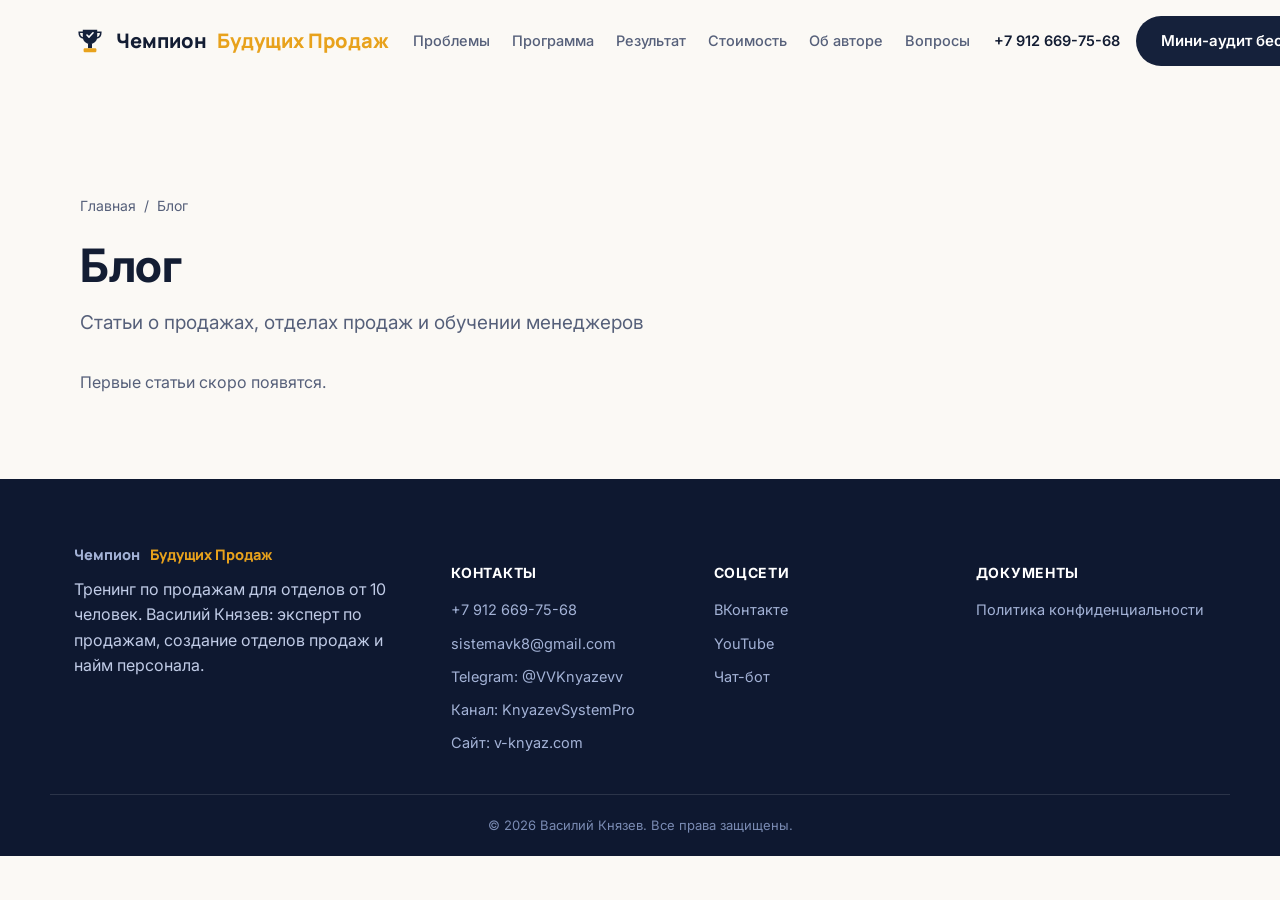
==== blog/index.html @ ca1378c2 "blog: автообновление" ====
<!DOCTYPE html>
<html lang="ru">
<head>
<meta charset="UTF-8">
<meta name="viewport" content="width=device-width, initial-scale=1.0">
<title>Блог — Чемпион Будущих Продаж</title>
<meta name="description" content="Статьи о продажах, отделах продаж и обучении менеджеров">
<link rel="canonical" href="https://vknyazevsystem.ru/blog/">
<meta name="robots" content="index, follow, max-image-preview:large">
<meta property="og:type" content="website">
<meta property="og:title" content="Блог — Чемпион Будущих Продаж">
<meta property="og:description" content="Статьи о продажах, отделах продаж и обучении менеджеров">
<meta property="og:url" content="https://vknyazevsystem.ru/blog/">
<meta property="og:locale" content="ru_RU">

<link rel="alternate" type="application/rss+xml" title="Чемпион Будущих Продаж — блог" href="https://vknyazevsystem.ru/feed.xml">

<link rel="preconnect" href="https://fonts.googleapis.com">
<link rel="preconnect" href="https://fonts.gstatic.com" crossorigin>
<link href="https://fonts.googleapis.com/css2?family=Manrope:wght@600;700;800&family=Inter:wght@400;500;600;700;800&display=swap" rel="stylesheet">
<link rel="stylesheet" href="/styles.css">
<link rel="stylesheet" href="/blog/blog.css">
<link rel="stylesheet" href="/blog/blog.css">
<script type="application/ld+json">{"@context":"https://schema.org","@type":"Blog","name":"Блог — Чемпион Будущих Продаж","url":"https://vknyazevsystem.ru/blog/","blogPost":[]}</script>
</head>
<body class="b-page">
<header class="header" id="header">
  <div class="header__inner container">
    <a href="/#" class="logo">
      <svg class="logo__mark" viewBox="0 0 40 40" width="32" height="32" fill="none">
        <path d="M11 6h18v9a9 9 0 01-18 0V6z" fill="currentColor"/>
        <path d="M11 9H6.5c0 4 1.7 6.6 5 7.3M29 9h4.5c0 4-1.7 6.6-5 7.3" stroke="currentColor" stroke-width="2" stroke-linecap="round"/>
        <rect x="17.5" y="23" width="5" height="6" fill="currentColor"/>
        <rect x="12" y="29" width="16" height="5" rx="1.5" fill="#e8a21c"/>
        <path d="M16.2 12.5l2.6 2.6 5-5.4" stroke="#fff" stroke-width="2" stroke-linecap="round" stroke-linejoin="round"/>
      </svg>
      Чемпион <span>Будущих Продаж</span>
    </a>
    <nav class="nav" id="nav">
      <a href="/#pain">Проблемы</a>
      <a href="/#program">Программа</a>
      <a href="/#result">Результат</a>
      <a href="/#price">Стоимость</a>
      <a href="/#author">Об авторе</a>
      <a href="/#faq">Вопросы</a>
    <!-- BLOGNAV:START --><!-- BLOGNAV:END --></nav>
    <div class="header__actions">
      <a href="https://t.me/VVKnyazevv" target="_blank" rel="noopener" class="header__phone">+7 912 669-75-68</a>
      <a href="/#form" class="btn btn--primary">Мини-аудит бесплатно</a>
      <button class="burger" id="burger" aria-label="Меню"><span></span><span></span><span></span></button>
    </div>
  </div>
</header>
<main class="blog">

<section class="b-list">
  <nav class="b-crumbs" aria-label="Хлебные крошки"><a href="/">Главная</a><span>/</span><span>Блог</span></nav>
  <header class="b-head"><h1>Блог</h1><p class="b-lead">Статьи о продажах, отделах продаж и обучении менеджеров</p></header>
  <p class="b-empty">Первые статьи скоро появятся.</p>
</section>
</main>
<footer class="footer" id="contacts">
  <div class="container footer__inner">
    <div class="footer__col">
      <a href="/#" class="logo logo--footer">Чемпион <span>Будущих Продаж</span></a>
      <p>Тренинг по продажам для отделов от 10 человек. Василий Князев: эксперт по продажам, создание отделов продаж и найм персонала.</p>
    </div>
    <div class="footer__col">
      <h4>Контакты</h4>
      <a href="tel:+79126697568">+7 912 669-75-68</a>
      <a href="mailto:sistemavk8@gmail.com">sistemavk8@gmail.com</a>
      <a href="https://t.me/VVKnyazevv" target="_blank" rel="noopener">Telegram: @VVKnyazevv</a>
      <a href="https://t.me/KnyazevSystemPro" target="_blank" rel="noopener">Канал: KnyazevSystemPro</a>
      <a href="https://v-knyaz.com/" target="_blank" rel="noopener">Сайт: v-knyaz.com</a>
    </div>
    <div class="footer__col">
      <h4>Соцсети</h4>
      <a href="https://vk.ru/sistemasalesvk" target="_blank" rel="noopener">ВКонтакте</a>
      <a href="https://youtube.com/@sistemasalesvasilyknyazev" target="_blank" rel="noopener">YouTube</a>
      <a href="https://t.me/SystemSVK_bot" target="_blank" rel="noopener">Чат-бот</a>
    </div>
    <div class="footer__col">
      <h4>Документы</h4>
      <a href="/privacy.html">Политика конфиденциальности</a>
    </div>
  </div>
  <div class="footer__bottom container">
    <span>&copy; <span id="year"></span> Василий Князев. Все права защищены.</span>
  </div>
</footer>
<script src="/script.js" defer></script>

</body>
</html>
---- styles.css ----
:root {
  --clr-bg: #fbf9f5;
  --clr-bg-alt: #eef1f7;
  --clr-surface: #ffffff;
  --clr-ink: #131d33;
  --clr-ink-soft: #56607a;
  --clr-accent: #24407a;
  --clr-accent-dark: #15213b;
  --clr-gold: #e8a21c;
  --clr-border: #dde2ec;
  --radius: 16px;
  --shadow: 0 20px 50px -25px rgba(21, 33, 59, 0.32);
  --font-head: 'Manrope', sans-serif;
  --font-body: 'Inter', sans-serif;
}

* { box-sizing: border-box; }
html { scroll-behavior: smooth; }
body {
  margin: 0;
  font-family: var(--font-body);
  background: var(--clr-bg);
  color: var(--clr-ink);
  line-height: 1.6;
}
img { max-width: 100%; display: block; }
a { color: inherit; text-decoration: none; }
ul { margin: 0; padding: 0; list-style: none; }
h1, h2, h3 { font-family: var(--font-head); font-weight: 700; margin: 0 0 12px; color: var(--clr-ink); }
p { margin: 0 0 12px; }

.container { max-width: 1180px; margin: 0 auto; padding: 0 24px; }

.btn {
  display: inline-flex; align-items: center; justify-content: center;
  padding: 12px 24px; border-radius: 999px; font-weight: 600; font-size: 15px;
  border: 1px solid transparent; cursor: pointer; transition: transform .18s ease, box-shadow .18s ease, background .18s ease;
  white-space: nowrap;
}
.btn--primary { background: var(--clr-accent-dark); color: #fff; }
.btn--primary:hover { background: var(--clr-accent); transform: translateY(-2px); box-shadow: 0 12px 24px -12px rgba(21,33,59,.55); }
.btn--ghost { background: transparent; color: var(--clr-accent-dark); border-color: var(--clr-accent-dark); }
.btn--ghost:hover { background: var(--clr-accent-dark); color: #fff; }
.btn--lg { padding: 15px 30px; font-size: 16px; }

.section-tag {
  display: inline-block; font-size: 13px; font-weight: 700; letter-spacing: .08em; text-transform: uppercase;
  color: var(--clr-accent-dark); margin-bottom: 12px;
}
.section-tag--light { color: #c3cfee; }
.section-lead { max-width: 640px; color: var(--clr-ink-soft); font-size: 17px; }

/* HEADER */
.header {
  position: sticky; top: 0; z-index: 100; background: rgba(251, 249, 245, .92);
  backdrop-filter: blur(10px); border-bottom: 1px solid transparent; transition: border-color .2s, box-shadow .2s;
}
.header.scrolled { border-color: var(--clr-border); box-shadow: 0 8px 24px -20px rgba(0,0,0,.2); }
.header__inner {
  display: flex; align-items: center; justify-content: space-between; gap: 24px; min-width: 0; padding: 16px 24px;
}
.logo { display: flex; align-items: center; gap: 10px; font-family: var(--font-head); font-size: 20px; font-weight: 800; flex-shrink: 0; color: var(--clr-ink); }
.logo__mark { flex-shrink: 0; color: var(--clr-accent-dark); }
.logo span { color: var(--clr-gold); }
.nav { display: flex; gap: 22px; }
.nav a { font-size: 14.5px; font-weight: 500; color: var(--clr-ink-soft); white-space: nowrap; transition: color .15s; }
.nav a:hover { color: var(--clr-accent-dark); }
.header__actions { display: flex; align-items: center; gap: 16px; flex-shrink: 0; }
.header__phone { font-weight: 600; font-size: 14.5px; white-space: nowrap; }
.burger { display: none; flex-direction: column; gap: 5px; background: none; border: none; cursor: pointer; padding: 4px; }
.burger span { width: 22px; height: 2px; background: var(--clr-ink); border-radius: 2px; }

/* HERO */
.hero { padding: 72px 0 64px; background: linear-gradient(180deg, var(--clr-bg-alt), var(--clr-bg)); }
.hero__inner { display: grid; grid-template-columns: 1.15fr .85fr; gap: 56px; align-items: center; }
.eyebrow { display: inline-block; font-size: 13px; font-weight: 700; letter-spacing: .06em; text-transform: uppercase; color: #d7372b; margin-bottom: 16px; }
.hero h1 { font-size: 42px; line-height: 1.18; margin-bottom: 18px; }
.hero__lead { font-size: 18px; color: var(--clr-ink-soft); margin-bottom: 28px; }
.hero__cta { display: flex; gap: 14px; flex-wrap: wrap; margin-bottom: 40px; }
.hero__stats { display: flex; gap: 36px; flex-wrap: wrap; }
.stat__num { display: block; font-family: var(--font-head); font-size: 32px; font-weight: 800; color: var(--clr-accent-dark); }
.stat__label { font-size: 13.5px; color: var(--clr-ink-soft); }

.hero__card {
  background: var(--clr-surface); border-radius: var(--radius); box-shadow: var(--shadow);
  overflow: hidden; border: 1px solid var(--clr-border);
}
.hero__card-photo {
  height: 220px; display: flex; flex-direction: column; align-items: center; justify-content: center; gap: 14px;
  background: linear-gradient(135deg, var(--clr-accent), var(--clr-accent-dark));
  color: #fff;
}
.hero__logo-mark { flex-shrink: 0; }
.hero__logo-word { font-family: var(--font-head); font-size: 19px; font-weight: 700; letter-spacing: .04em; }
.hero__card-body { padding: 26px; }
.hero__card-quote { font-family: var(--font-head); font-weight: 600; font-size: 17px; color: var(--clr-ink); }
.hero__card-name { font-size: 14px; color: var(--clr-ink-soft); font-weight: 600; }

/* ADVANTAGES */
.adv-section { padding: 88px 0; }
.adv-section h2, .services h2, .price-section h2, .process h2, .reviews h2, .faq h2, .form-section h2 { font-size: 34px; }
.adv-grid { display: grid; grid-template-columns: repeat(3, 1fr); gap: 28px; margin-top: 40px; }
.adv { background: var(--clr-surface); border: 1px solid var(--clr-border); border-radius: var(--radius); padding: 28px; }
.adv__icon { width: 46px; height: 46px; border-radius: 12px; background: var(--clr-bg-alt); color: var(--clr-accent-dark); display: flex; align-items: center; justify-content: center; margin-bottom: 16px; }
.adv__icon svg { width: 24px; height: 24px; }
.adv h3 { font-size: 18px; }
.adv p { color: var(--clr-ink-soft); font-size: 15px; margin: 0; }

/* SERVICES */
.services { padding: 0 0 88px; }
.services-grid { display: grid; grid-template-columns: repeat(3, 1fr); gap: 24px; margin-top: 40px; }
.service { background: var(--clr-surface); border: 1px solid var(--clr-border); border-radius: var(--radius); padding: 26px; display: flex; flex-direction: column; }
.service--accent { background: linear-gradient(160deg, var(--clr-accent-dark), var(--clr-accent)); color: #fff; border: none; }
.service--accent h3, .service--accent .service__price { color: #fff; }
.service--accent .service__badge { background: rgba(255,255,255,.18); color: #fff; }
.service__badge { align-self: flex-start; font-size: 12px; font-weight: 700; text-transform: uppercase; letter-spacing: .04em; background: var(--clr-bg-alt); color: var(--clr-accent-dark); padding: 5px 12px; border-radius: 999px; margin-bottom: 14px; }
.service h3 { font-size: 19px; }
.service p { color: var(--clr-ink-soft); font-size: 14.5px; flex: 1; }
.service--accent p { color: rgba(255,255,255,.88); }
.service__price { font-weight: 700; font-size: 16px; margin-top: 8px; }

/* CAMP (payment model) */
.camp { background: linear-gradient(150deg, #1b2d57, #0e1830); color: #eef2f8; padding: 88px 0; }
.camp__inner { display: grid; grid-template-columns: 1.2fr .8fr; gap: 48px; align-items: center; }
.camp h2 { color: #fff; font-size: 34px; }
.camp__lead { color: #c0cbe6; font-size: 17px; }
.camp__list { margin: 20px 0 28px; display: flex; flex-direction: column; gap: 10px; }
.camp__list li { padding-left: 26px; position: relative; color: #dbe3f6; font-size: 15px; }
.camp__list li::before { content: '✓'; position: absolute; left: 0; color: var(--clr-gold); font-weight: 700; }
.camp__card { background: rgba(255,255,255,.06); border: 1px solid rgba(255,255,255,.15); border-radius: var(--radius); padding: 28px; backdrop-filter: blur(6px); }
.camp__card-row { display: flex; justify-content: space-between; padding: 14px 0; border-bottom: 1px solid rgba(255,255,255,.12); font-size: 15px; }
.camp__card-row:last-child { border-bottom: none; }
.camp__card-row span { color: #a9b8dc; }
.camp__card-row strong { color: #fff; }

/* PRICE */
.price-section { padding: 88px 0; }
.price-table { margin-top: 36px; border: 1px solid var(--clr-border); border-radius: var(--radius); overflow: hidden; background: var(--clr-surface); }
.price-row { display: grid; grid-template-columns: 1.6fr 1.4fr 1.2fr; gap: 12px; padding: 16px 24px; border-bottom: 1px solid var(--clr-border); font-size: 15px; align-items: center; }
.price-row:last-child { border-bottom: none; }
.price-row--head { background: var(--clr-bg-alt); font-weight: 700; font-size: 13px; text-transform: uppercase; letter-spacing: .04em; color: var(--clr-ink-soft); }
.price-row--accent { background: #e8edf8; font-weight: 700; }
.price-row span:last-child { text-align: right; font-weight: 600; }
.price-row--head span:last-child { font-weight: 700; }
.price-note { margin-top: 18px; font-size: 13.5px; color: var(--clr-ink-soft); }

/* PROCESS */
.process { padding: 0 0 88px; }
.process-grid { display: grid; grid-template-columns: repeat(5, 1fr); gap: 20px; margin-top: 40px; }
.step { text-align: center; }
.step__num {
  display: flex; align-items: center; justify-content: center; width: 44px; height: 44px; margin: 0 auto 16px;
  border-radius: 50%; background: var(--clr-accent-dark); color: #fff; font-family: var(--font-head); font-weight: 700; font-size: 18px;
}
.step h3 { font-size: 16px; }
.step p { font-size: 14px; color: var(--clr-ink-soft); }

/* WHO IT'S FOR */
.reviews { padding: 0 0 88px; }
.reviews-grid { display: grid; grid-template-columns: repeat(3, 1fr); gap: 24px; margin-top: 40px; }
.review { background: var(--clr-surface); border: 1px solid var(--clr-border); border-radius: var(--radius); padding: 26px; }
.review h3 { font-size: 17px; }
.review p { color: var(--clr-ink-soft); font-size: 14.5px; margin: 0; }
.reviews__note { margin-top: 20px; font-size: 13px; color: var(--clr-ink-soft); opacity: .8; }

/* FAQ */
.faq { padding: 0 0 88px; }
.faq__list { margin-top: 36px; display: flex; flex-direction: column; gap: 12px; max-width: 760px; }
.faq__item { background: var(--clr-surface); border: 1px solid var(--clr-border); border-radius: 12px; padding: 18px 22px; }
.faq__item summary { cursor: pointer; font-weight: 600; font-size: 16px; list-style: none; position: relative; padding-right: 24px; }
.faq__item summary::-webkit-details-marker { display: none; }
.faq__item summary::after { content: '+'; position: absolute; right: 0; top: 0; font-size: 20px; color: var(--clr-accent-dark); }
.faq__item[open] summary::after { content: '−'; }
.faq__item p { margin-top: 12px; color: var(--clr-ink-soft); font-size: 15px; }

/* FORM */
.form-section { padding: 0 0 96px; }
.form-section__inner { display: grid; grid-template-columns: 1.1fr .9fr; gap: 32px; align-items: stretch; }
.form-card { background: var(--clr-surface); border: 1px solid var(--clr-border); border-radius: var(--radius); padding: 36px; box-shadow: var(--shadow); }
.form { display: flex; flex-direction: column; gap: 16px; margin-top: 8px; }
.form label { display: flex; flex-direction: column; gap: 6px; font-size: 14px; font-weight: 600; color: var(--clr-ink-soft); }
.form input, .form select, .form textarea {
  font-family: var(--font-body); font-size: 15px; padding: 12px 14px; border-radius: 10px; border: 1px solid var(--clr-border);
  background: var(--clr-bg); color: var(--clr-ink); resize: vertical;
}
.form input:focus, .form select:focus, .form textarea:focus { outline: none; border-color: var(--clr-accent-dark); }
.form-note { font-size: 12.5px; color: var(--clr-ink-soft); margin-top: -4px; }
.info-card { border-radius: var(--radius); border: 1px solid var(--clr-border); background: var(--clr-bg-alt); padding: 32px; display: flex; flex-direction: column; justify-content: center; gap: 16px; }
.info-card h3 { font-size: 19px; }
.info-card p { color: var(--clr-ink-soft); font-size: 15px; margin: 0; }
.info-card__list { display: flex; flex-direction: column; gap: 12px; margin-top: 4px; }
.info-card__list li { padding-left: 24px; position: relative; font-size: 14.5px; color: var(--clr-ink-soft); }
.info-card__list li::before { content: '✓'; position: absolute; left: 0; color: var(--clr-accent-dark); font-weight: 700; }

/* FOOTER */
.footer { background: #0e1830; color: #c0cbe6; padding: 64px 0 0; }
.footer__inner { display: grid; grid-template-columns: 1.5fr 1fr 1fr 1fr; gap: 32px; padding-bottom: 40px; }
.footer__col { display: flex; flex-direction: column; gap: 10px; }
.footer__col h4 { color: #fff; font-family: var(--font-body); font-size: 14px; text-transform: uppercase; letter-spacing: .05em; margin-bottom: 4px; }
.footer__col a { color: #a3b2d6; font-size: 14.5px; }
.footer__col a:hover { color: #fff; }
.logo--footer { color: #fff; }
.logo--footer span { color: var(--clr-gold); }
.footer__legal { font-size: 12.5px; color: #7a8bb3; line-height: 1.7; }
.footer__bottom { border-top: 1px solid rgba(255,255,255,.12); padding: 20px 24px; font-size: 13px; color: #7a8bb3; text-align: center; }

/* FAB */
.fab {
  position: fixed; bottom: 24px; right: 24px; width: 56px; height: 56px; border-radius: 50%;
  background: var(--clr-accent-dark); color: #fff; display: flex; align-items: center; justify-content: center;
  box-shadow: 0 12px 24px -8px rgba(0,0,0,.35); z-index: 90; transition: transform .2s;
}
.fab:hover { transform: scale(1.08); }
.fab svg { width: 26px; height: 26px; }

/* REVEAL */
.reveal { opacity: 0; transform: translateY(24px); transition: opacity .6s ease, transform .6s ease; }
.reveal.is-visible { opacity: 1; transform: none; }

/* RESPONSIVE */
@media (max-width: 1180px) {
  .nav { gap: 16px; }
  .nav a { font-size: 14px; }
}
@media (max-width: 1100px) {
  .nav { display: none; }
  .burger { display: flex; }
  .nav.is-open {
    display: flex; flex-direction: column; position: absolute; top: 100%; left: 0; right: 0;
    background: var(--clr-surface); padding: 20px 24px; gap: 16px; border-bottom: 1px solid var(--clr-border);
  }
}
@media (max-width: 900px) {
  .hero__inner { grid-template-columns: 1fr; }
  .hero__card { order: -1; }
  .adv-grid, .services-grid, .reviews-grid { grid-template-columns: repeat(2, 1fr); }
  .process-grid { grid-template-columns: repeat(3, 1fr); }
  .camp__inner { grid-template-columns: 1fr; }
  .form-section__inner { grid-template-columns: 1fr; }
  .footer__inner { grid-template-columns: 1fr 1fr; }
  .price-row { grid-template-columns: 1.6fr 1fr .8fr; font-size: 13.5px; padding: 14px 16px; }
}
@media (max-width: 560px) {
  .header__phone { display: none; }
  .hero h1 { font-size: 30px; }
  .adv-grid, .services-grid, .reviews-grid, .process-grid { grid-template-columns: 1fr; }
  .hero__stats { gap: 24px; }
  .footer__inner { grid-template-columns: 1fr; }
}
@media (max-width: 380px) {
  .logo span { display: none; }
}

.case { margin-top: 28px; background: var(--clr-surface); border: 1px solid var(--clr-border); border-left: 4px solid var(--clr-gold); border-radius: var(--radius); padding: 24px 28px; max-width: 760px; }
.case strong { font-family: var(--font-head); font-size: 22px; color: var(--clr-accent-dark); display: block; margin-bottom: 6px; }
.case p { margin: 0; color: var(--clr-ink-soft); font-size: 15px; }
.social { display: flex; flex-wrap: wrap; gap: 10px; margin-top: 4px; }

.price-box { margin-top: 36px; display: grid; grid-template-columns: 1fr 1fr; gap: 0; background: var(--clr-surface); border: 1px solid var(--clr-border); border-radius: var(--radius); box-shadow: var(--shadow); overflow: hidden; }
.price-box__main { padding: 40px; display: flex; flex-direction: column; align-items: flex-start; gap: 10px; background: linear-gradient(160deg, var(--clr-accent-dark), var(--clr-accent)); color: #fff; }
.price-box__label { font-weight: 600; font-size: 16px; color: #c3cfee; }
.price-box__sum { font-family: var(--font-head); font-size: 54px; font-weight: 800; line-height: 1.05; }
.price-box__note { color: #c3cfee; font-size: 15px; margin-bottom: 14px; }
.price-box__main .btn--primary { background: var(--clr-gold); color: var(--clr-accent-dark); }
.price-box__main .btn--primary:hover { background: #f3b335; }
.price-box__list { padding: 40px; display: flex; flex-direction: column; justify-content: center; gap: 14px; }
.price-box__list li { padding-left: 26px; position: relative; font-size: 15.5px; color: var(--clr-ink); }
.price-box__list li::before { content: '✓'; position: absolute; left: 0; color: #d7372b; font-weight: 700; }
.author { margin-top: 32px; display: grid; grid-template-columns: 1.2fr .8fr; gap: 32px; align-items: start; }
.author__text p { color: var(--clr-ink-soft); font-size: 16px; }
.author__text .social { margin-top: 18px; }
.author__facts { display: flex; flex-direction: column; gap: 14px; }
.author__fact { background: var(--clr-surface); border: 1px solid var(--clr-border); border-left: 4px solid var(--clr-gold); border-radius: var(--radius); padding: 18px 22px; }
.author__fact strong { display: block; font-family: var(--font-head); font-size: 18px; color: var(--clr-accent-dark); }
.author__fact span { color: var(--clr-ink-soft); font-size: 14.5px; }
@media (max-width: 900px) {
  .price-box, .author { grid-template-columns: 1fr; }
  .price-box__main, .price-box__list { padding: 28px; }
  .price-box__sum { font-size: 42px; }
}

.hero__card-photo { padding: 0; height: auto; background: none; }
.hero__card-photo img { width: 100%; height: 300px; object-fit: cover; object-position: center 30%; }
@media (max-width: 560px) { .hero__card-photo img { height: 240px; } }
---- blog/blog.css ----
/* Стили блога. Цвета берутся из палитры сайта: install.mjs прописывает --b-* в blog.config.json (theme). */
:root { --b-bg: #fff; --b-surface: #fff; --b-ink: #18181b; --b-text: #2b2b30; --b-soft: #6b6b73; --b-line: #e5e5e5; --b-accent: #2563eb; --b-accent-soft: #eef3ff; --b-radius: 16px; }
.blog { padding: 112px 0 72px; background: var(--b-bg); color: var(--b-text); }
.blog > section, .blog > article { width: 100%; max-width: 1160px; margin: 0 auto; padding: 0 20px; }
.b-crumbs { display: flex; gap: 8px; flex-wrap: wrap; font-size: 14px; color: var(--b-soft); margin-bottom: 22px; }
.b-crumbs a { color: var(--b-soft); text-decoration: none; }
.b-crumbs a:hover { color: var(--b-accent); }
.b-meta { display: flex; flex-wrap: wrap; align-items: center; gap: 6px 14px; font-size: 14px; color: var(--b-soft); }
.b-chip { display: inline-block; padding: 3px 12px; border-radius: 999px; background: var(--b-accent-soft); color: var(--b-accent); font-weight: 600; font-size: 13px; }
.b-head h1 { font-family: var(--ff-head, inherit); color: var(--b-ink); font-size: clamp(28px, 4.4vw, 46px); line-height: 1.15; margin: 14px 0 16px; letter-spacing: -0.01em; }
.b-lead { font-size: 19px; line-height: 1.55; color: var(--b-soft); max-width: 720px; }
.b-author { margin-top: 14px; font-size: 14px; color: var(--b-soft); }

/* Статья */
.b-article { max-width: 780px !important; }
.b-cover { margin: 28px 0 8px; border-radius: var(--b-radius); overflow: hidden; }
.b-cover img { display: block; width: 100%; height: auto; }
.b-toc { margin: 28px 0; padding: 20px 24px; border: 1px solid var(--b-line); border-radius: var(--b-radius); background: var(--b-surface); }
.b-toc ol { list-style: none; margin: 10px 0 0; padding: 0; }
.b-toc li + li { margin-top: 6px; }
.b-toc a { color: var(--b-text); text-decoration: none; }
.b-toc a:hover { color: var(--b-accent); }
.b-content { font-size: 18px; line-height: 1.75; margin-top: 28px; }
.b-content h2 { font-family: var(--ff-head, inherit); color: var(--b-ink); font-size: clamp(24px, 3vw, 31px); line-height: 1.25; margin: 2em 0 .6em; scroll-margin-top: 100px; }
.b-content h3 { font-family: var(--ff-head, inherit); color: var(--b-ink); font-size: 22px; margin: 1.6em 0 .5em; scroll-margin-top: 100px; }
.b-content p { margin: 0 0 1.1em; }
.b-content ul, .b-content ol { margin: 0 0 1.2em; padding-left: 1.4em; }
.b-content ul { list-style: disc; }
.b-content ol { list-style: decimal; }
.b-content li + li { margin-top: 8px; }
.b-content li::marker { color: var(--b-accent); }
.b-content a { color: var(--b-accent); text-decoration: underline; text-underline-offset: 3px; }
.b-content img { max-width: 100%; height: auto; border-radius: 12px; margin: 8px 0; }
.b-content hr { border: 0; border-top: 1px solid var(--b-line); margin: 2em 0; }
.b-content blockquote { margin: 1.4em 0; padding: 16px 22px; border-left: 4px solid var(--b-accent); background: var(--b-accent-soft); border-radius: 0 12px 12px 0; }
.b-content blockquote p:last-child { margin-bottom: 0; }
.b-content code { background: var(--b-accent-soft); padding: 2px 6px; border-radius: 6px; font-size: .92em; }
.b-content pre { overflow-x: auto; padding: 16px; border-radius: 12px; background: var(--b-accent-soft); margin: 0 0 1.2em; }
.b-table { overflow-x: auto; margin: 1.4em 0; border: 1px solid var(--b-line); border-radius: 12px; }
.b-table table { width: 100%; border-collapse: collapse; font-size: 16px; line-height: 1.5; }
.b-table th, .b-table td { padding: 12px 16px; text-align: left; border-bottom: 1px solid var(--b-line); vertical-align: top; }
.b-table th { background: var(--b-accent-soft); color: var(--b-ink); font-weight: 600; white-space: nowrap; }
.b-table tr:last-child td { border-bottom: 0; }

.b-faq { margin-top: 44px; }
.b-faq h2 { font-family: var(--ff-head, inherit); color: var(--b-ink); font-size: 28px; margin-bottom: 16px; }
.b-faq details { border: 1px solid var(--b-line); border-radius: 12px; background: var(--b-surface); margin-bottom: 10px; padding: 0 20px; }
.b-faq summary { cursor: pointer; padding: 16px 0; font-weight: 600; color: var(--b-ink); list-style: none; display: flex; justify-content: space-between; gap: 16px; }
.b-faq summary::-webkit-details-marker { display: none; }
.b-faq summary::after { content: '+'; color: var(--b-accent); font-size: 22px; line-height: 1; }
.b-faq details[open] summary::after { content: '−'; }
.b-faq details p { padding: 0 0 18px; color: var(--b-text); line-height: 1.65; }
.b-disclaimer { margin-top: 32px; font-size: 14px; line-height: 1.55; color: var(--b-soft); padding-top: 16px; border-top: 1px solid var(--b-line); }
.b-cta { margin-top: 40px; padding: 32px; border-radius: var(--b-radius); background: var(--b-accent-soft); border: 1px solid var(--b-line); text-align: left; }
.b-cta h2 { font-family: var(--ff-head, inherit); color: var(--b-ink); font-size: 26px; margin-bottom: 8px; }
.b-cta p { margin-bottom: 18px; color: var(--b-text); max-width: 560px; }
.b-cta__btn { display: inline-flex; }
.b-preview { margin: 0 0 22px; padding: 12px 16px; border-radius: 12px; background: #fff4d6; color: #6b4e00; font-size: 14px; border: 1px solid #f0d98a; }

/* Карточки */
.b-grid { display: grid; grid-template-columns: repeat(3, 1fr); gap: 24px; margin-top: 32px; }
.b-card { display: flex; flex-direction: column; background: var(--b-surface); border: 1px solid var(--b-line); border-radius: var(--b-radius); overflow: hidden; transition: transform .2s, box-shadow .2s; }
.b-card:hover { transform: translateY(-3px); box-shadow: 0 16px 36px rgba(20, 20, 30, .09); }
.b-card__img { display: block; aspect-ratio: 16 / 10; overflow: hidden; background: var(--b-accent-soft); }
.b-card__img img { width: 100%; height: 100%; object-fit: cover; display: block; }
.b-card__body { display: flex; flex-direction: column; gap: 10px; padding: 22px; flex: 1; }
.b-card h3 { font-family: var(--ff-head, inherit); font-size: 20px; line-height: 1.3; margin: 0; }
.b-card h3 a { color: var(--b-ink); text-decoration: none; }
.b-card h3 a:hover { color: var(--b-accent); }
.b-card p { color: var(--b-soft); font-size: 15px; line-height: 1.55; margin: 0; }
.b-more { margin-top: auto; padding-top: 6px; color: var(--b-accent); font-weight: 600; text-decoration: none; }
.b-more::after { content: ' →'; }
.b-related { margin-top: 72px !important; }
.b-related h2, .b-home h2 { font-family: var(--ff-head, inherit); color: var(--b-ink); font-size: clamp(26px, 3.4vw, 36px); }
.b-empty { margin-top: 32px; color: var(--b-soft); }

/* Блок на главной */
.b-home { padding: 88px 0; background: var(--b-bg); }
.b-home .container { max-width: 1160px; margin: 0 auto; padding: 0 20px; }
.b-home__head { display: flex; justify-content: space-between; align-items: flex-end; gap: 16px; flex-wrap: wrap; }
.b-home .b-more { margin-top: 0; }

@media (max-width: 960px) { .b-grid { grid-template-columns: repeat(2, 1fr); } }
@media (max-width: 640px) {
  .blog { padding: 92px 0 48px; }
  .b-grid { grid-template-columns: 1fr; gap: 18px; }
  .b-content { font-size: 17px; }
  .b-lead { font-size: 17px; }
  .b-cta { padding: 24px 20px; }
  .b-home { padding: 56px 0; }
}

/* тема сайта */
:root{--b-accent:var(--clr-accent);--b-bg:var(--clr-bg);--b-surface:var(--clr-surface);--b-ink:var(--clr-ink);--b-soft:var(--clr-ink-soft);--b-line:var(--clr-border);--b-accent-soft:color-mix(in srgb, var(--clr-accent) 10%, #ffffff)}
---- blog/blog.css ----
/* Стили блога. Цвета берутся из палитры сайта: install.mjs прописывает --b-* в blog.config.json (theme). */
:root { --b-bg: #fff; --b-surface: #fff; --b-ink: #18181b; --b-text: #2b2b30; --b-soft: #6b6b73; --b-line: #e5e5e5; --b-accent: #2563eb; --b-accent-soft: #eef3ff; --b-radius: 16px; }
.blog { padding: 112px 0 72px; background: var(--b-bg); color: var(--b-text); }
.blog > section, .blog > article { width: 100%; max-width: 1160px; margin: 0 auto; padding: 0 20px; }
.b-crumbs { display: flex; gap: 8px; flex-wrap: wrap; font-size: 14px; color: var(--b-soft); margin-bottom: 22px; }
.b-crumbs a { color: var(--b-soft); text-decoration: none; }
.b-crumbs a:hover { color: var(--b-accent); }
.b-meta { display: flex; flex-wrap: wrap; align-items: center; gap: 6px 14px; font-size: 14px; color: var(--b-soft); }
.b-chip { display: inline-block; padding: 3px 12px; border-radius: 999px; background: var(--b-accent-soft); color: var(--b-accent); font-weight: 600; font-size: 13px; }
.b-head h1 { font-family: var(--ff-head, inherit); color: var(--b-ink); font-size: clamp(28px, 4.4vw, 46px); line-height: 1.15; margin: 14px 0 16px; letter-spacing: -0.01em; }
.b-lead { font-size: 19px; line-height: 1.55; color: var(--b-soft); max-width: 720px; }
.b-author { margin-top: 14px; font-size: 14px; color: var(--b-soft); }

/* Статья */
.b-article { max-width: 780px !important; }
.b-cover { margin: 28px 0 8px; border-radius: var(--b-radius); overflow: hidden; }
.b-cover img { display: block; width: 100%; height: auto; }
.b-toc { margin: 28px 0; padding: 20px 24px; border: 1px solid var(--b-line); border-radius: var(--b-radius); background: var(--b-surface); }
.b-toc ol { list-style: none; margin: 10px 0 0; padding: 0; }
.b-toc li + li { margin-top: 6px; }
.b-toc a { color: var(--b-text); text-decoration: none; }
.b-toc a:hover { color: var(--b-accent); }
.b-content { font-size: 18px; line-height: 1.75; margin-top: 28px; }
.b-content h2 { font-family: var(--ff-head, inherit); color: var(--b-ink); font-size: clamp(24px, 3vw, 31px); line-height: 1.25; margin: 2em 0 .6em; scroll-margin-top: 100px; }
.b-content h3 { font-family: var(--ff-head, inherit); color: var(--b-ink); font-size: 22px; margin: 1.6em 0 .5em; scroll-margin-top: 100px; }
.b-content p { margin: 0 0 1.1em; }
.b-content ul, .b-content ol { margin: 0 0 1.2em; padding-left: 1.4em; }
.b-content ul { list-style: disc; }
.b-content ol { list-style: decimal; }
.b-content li + li { margin-top: 8px; }
.b-content li::marker { color: var(--b-accent); }
.b-content a { color: var(--b-accent); text-decoration: underline; text-underline-offset: 3px; }
.b-content img { max-width: 100%; height: auto; border-radius: 12px; margin: 8px 0; }
.b-content hr { border: 0; border-top: 1px solid var(--b-line); margin: 2em 0; }
.b-content blockquote { margin: 1.4em 0; padding: 16px 22px; border-left: 4px solid var(--b-accent); background: var(--b-accent-soft); border-radius: 0 12px 12px 0; }
.b-content blockquote p:last-child { margin-bottom: 0; }
.b-content code { background: var(--b-accent-soft); padding: 2px 6px; border-radius: 6px; font-size: .92em; }
.b-content pre { overflow-x: auto; padding: 16px; border-radius: 12px; background: var(--b-accent-soft); margin: 0 0 1.2em; }
.b-table { overflow-x: auto; margin: 1.4em 0; border: 1px solid var(--b-line); border-radius: 12px; }
.b-table table { width: 100%; border-collapse: collapse; font-size: 16px; line-height: 1.5; }
.b-table th, .b-table td { padding: 12px 16px; text-align: left; border-bottom: 1px solid var(--b-line); vertical-align: top; }
.b-table th { background: var(--b-accent-soft); color: var(--b-ink); font-weight: 600; white-space: nowrap; }
.b-table tr:last-child td { border-bottom: 0; }

.b-faq { margin-top: 44px; }
.b-faq h2 { font-family: var(--ff-head, inherit); color: var(--b-ink); font-size: 28px; margin-bottom: 16px; }
.b-faq details { border: 1px solid var(--b-line); border-radius: 12px; background: var(--b-surface); margin-bottom: 10px; padding: 0 20px; }
.b-faq summary { cursor: pointer; padding: 16px 0; font-weight: 600; color: var(--b-ink); list-style: none; display: flex; justify-content: space-between; gap: 16px; }
.b-faq summary::-webkit-details-marker { display: none; }
.b-faq summary::after { content: '+'; color: var(--b-accent); font-size: 22px; line-height: 1; }
.b-faq details[open] summary::after { content: '−'; }
.b-faq details p { padding: 0 0 18px; color: var(--b-text); line-height: 1.65; }
.b-disclaimer { margin-top: 32px; font-size: 14px; line-height: 1.55; color: var(--b-soft); padding-top: 16px; border-top: 1px solid var(--b-line); }
.b-cta { margin-top: 40px; padding: 32px; border-radius: var(--b-radius); background: var(--b-accent-soft); border: 1px solid var(--b-line); text-align: left; }
.b-cta h2 { font-family: var(--ff-head, inherit); color: var(--b-ink); font-size: 26px; margin-bottom: 8px; }
.b-cta p { margin-bottom: 18px; color: var(--b-text); max-width: 560px; }
.b-cta__btn { display: inline-flex; }
.b-preview { margin: 0 0 22px; padding: 12px 16px; border-radius: 12px; background: #fff4d6; color: #6b4e00; font-size: 14px; border: 1px solid #f0d98a; }

/* Карточки */
.b-grid { display: grid; grid-template-columns: repeat(3, 1fr); gap: 24px; margin-top: 32px; }
.b-card { display: flex; flex-direction: column; background: var(--b-surface); border: 1px solid var(--b-line); border-radius: var(--b-radius); overflow: hidden; transition: transform .2s, box-shadow .2s; }
.b-card:hover { transform: translateY(-3px); box-shadow: 0 16px 36px rgba(20, 20, 30, .09); }
.b-card__img { display: block; aspect-ratio: 16 / 10; overflow: hidden; background: var(--b-accent-soft); }
.b-card__img img { width: 100%; height: 100%; object-fit: cover; display: block; }
.b-card__body { display: flex; flex-direction: column; gap: 10px; padding: 22px; flex: 1; }
.b-card h3 { font-family: var(--ff-head, inherit); font-size: 20px; line-height: 1.3; margin: 0; }
.b-card h3 a { color: var(--b-ink); text-decoration: none; }
.b-card h3 a:hover { color: var(--b-accent); }
.b-card p { color: var(--b-soft); font-size: 15px; line-height: 1.55; margin: 0; }
.b-more { margin-top: auto; padding-top: 6px; color: var(--b-accent); font-weight: 600; text-decoration: none; }
.b-more::after { content: ' →'; }
.b-related { margin-top: 72px !important; }
.b-related h2, .b-home h2 { font-family: var(--ff-head, inherit); color: var(--b-ink); font-size: clamp(26px, 3.4vw, 36px); }
.b-empty { margin-top: 32px; color: var(--b-soft); }

/* Блок на главной */
.b-home { padding: 88px 0; background: var(--b-bg); }
.b-home .container { max-width: 1160px; margin: 0 auto; padding: 0 20px; }
.b-home__head { display: flex; justify-content: space-between; align-items: flex-end; gap: 16px; flex-wrap: wrap; }
.b-home .b-more { margin-top: 0; }

@media (max-width: 960px) { .b-grid { grid-template-columns: repeat(2, 1fr); } }
@media (max-width: 640px) {
  .blog { padding: 92px 0 48px; }
  .b-grid { grid-template-columns: 1fr; gap: 18px; }
  .b-content { font-size: 17px; }
  .b-lead { font-size: 17px; }
  .b-cta { padding: 24px 20px; }
  .b-home { padding: 56px 0; }
}

/* тема сайта */
:root{--b-accent:var(--clr-accent);--b-bg:var(--clr-bg);--b-surface:var(--clr-surface);--b-ink:var(--clr-ink);--b-soft:var(--clr-ink-soft);--b-line:var(--clr-border);--b-accent-soft:color-mix(in srgb, var(--clr-accent) 10%, #ffffff)}
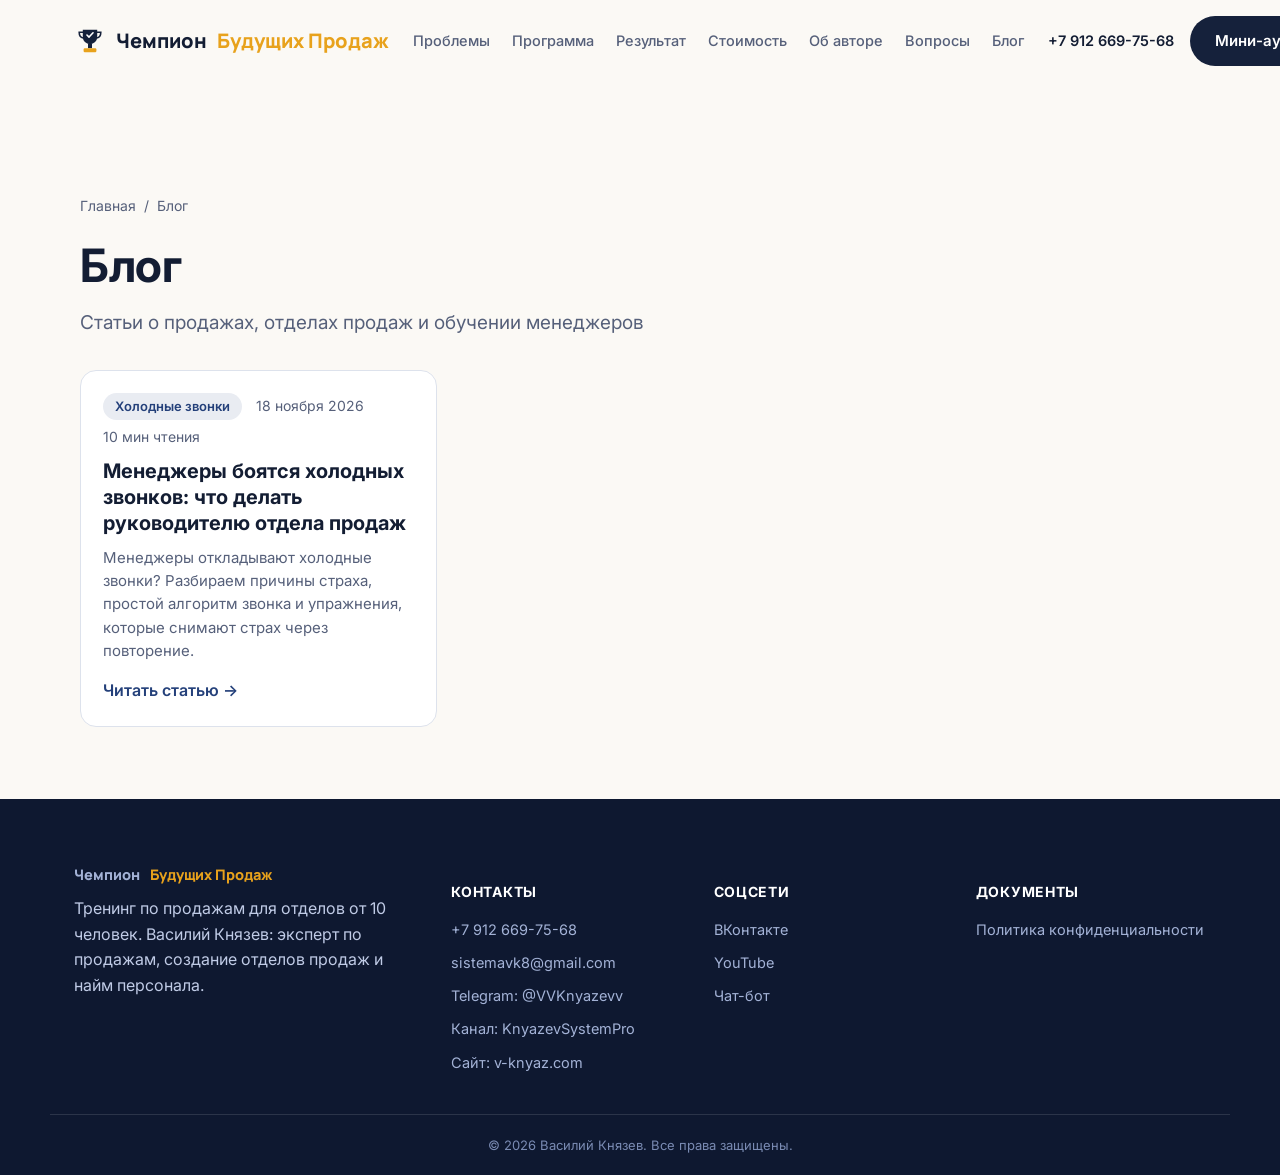
==== commit cc0c99dd: "blog: автообновление" ====
--- a/blog/index.html
+++ b/blog/index.html
@@ -21,7 +21,7 @@
 <link rel="stylesheet" href="/styles.css">
 <link rel="stylesheet" href="/blog/blog.css">
 <link rel="stylesheet" href="/blog/blog.css">
-<script type="application/ld+json">{"@context":"https://schema.org","@type":"Blog","name":"Блог — Чемпион Будущих Продаж","url":"https://vknyazevsystem.ru/blog/","blogPost":[]}</script>
+<script type="application/ld+json">{"@context":"https://schema.org","@type":"Blog","name":"Блог — Чемпион Будущих Продаж","url":"https://vknyazevsystem.ru/blog/","blogPost":[{"@type":"BlogPosting","headline":"Менеджеры боятся холодных звонков: что делать руководителю отдела продаж","url":"https://vknyazevsystem.ru/blog/strah-holodnyh-zvonkov-menedzhery/","datePublished":"2026-11-18"}]}</script>
 </head>
 <body class="b-page">
 <header class="header" id="header">
@@ -43,7 +43,7 @@
       <a href="/#price">Стоимость</a>
       <a href="/#author">Об авторе</a>
       <a href="/#faq">Вопросы</a>
-    <!-- BLOGNAV:START --><!-- BLOGNAV:END --></nav>
+    <!-- BLOGNAV:START --><a href="/blog/">Блог</a><!-- BLOGNAV:END --></nav>
     <div class="header__actions">
       <a href="https://t.me/VVKnyazevv" target="_blank" rel="noopener" class="header__phone">+7 912 669-75-68</a>
       <a href="/#form" class="btn btn--primary">Мини-аудит бесплатно</a>
@@ -56,7 +56,15 @@
 <section class="b-list">
   <nav class="b-crumbs" aria-label="Хлебные крошки"><a href="/">Главная</a><span>/</span><span>Блог</span></nav>
   <header class="b-head"><h1>Блог</h1><p class="b-lead">Статьи о продажах, отделах продаж и обучении менеджеров</p></header>
-  <p class="b-empty">Первые статьи скоро появятся.</p>
+  <div class="b-grid"><article class="b-card">
+  
+  <div class="b-card__body">
+    <div class="b-meta"><span class="b-chip">Холодные звонки</span><time datetime="2026-11-18">18 ноября 2026</time><span>10 мин чтения</span></div>
+    <h3><a href="/blog/strah-holodnyh-zvonkov-menedzhery/">Менеджеры боятся холодных звонков: что делать руководителю отдела продаж</a></h3>
+    <p>Менеджеры откладывают холодные звонки? Разбираем причины страха, простой алгоритм звонка и упражнения, которые снимают страх через повторение.</p>
+    <a class="b-more" href="/blog/strah-holodnyh-zvonkov-menedzhery/">Читать статью</a>
+  </div>
+</article></div>
 </section>
 </main>
 <footer class="footer" id="contacts">
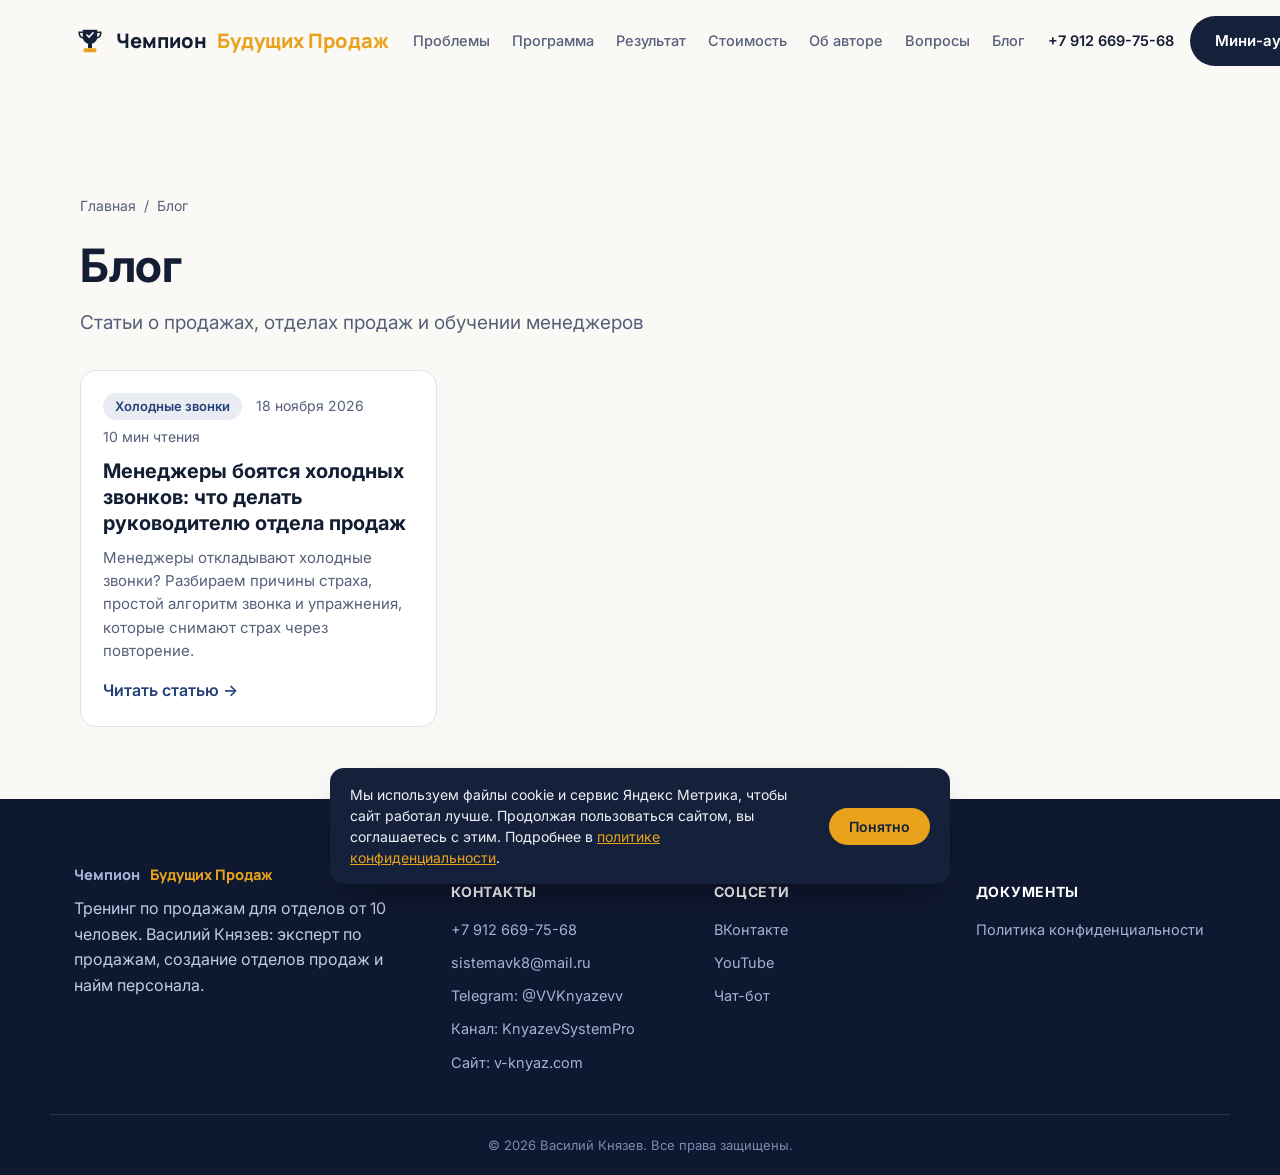
==== commit e495d6f1: "Почта mail.ru, плашка cookie, раздел cookie в политике, должность в блоге" ====
--- a/blog/index.html
+++ b/blog/index.html
@@ -76,7 +76,7 @@
     <div class="footer__col">
       <h4>Контакты</h4>
       <a href="tel:+79126697568">+7 912 669-75-68</a>
-      <a href="mailto:sistemavk8@gmail.com">sistemavk8@gmail.com</a>
+      <a href="mailto:sistemavk8@mail.ru">sistemavk8@mail.ru</a>
       <a href="https://t.me/VVKnyazevv" target="_blank" rel="noopener">Telegram: @VVKnyazevv</a>
       <a href="https://t.me/KnyazevSystemPro" target="_blank" rel="noopener">Канал: KnyazevSystemPro</a>
       <a href="https://v-knyaz.com/" target="_blank" rel="noopener">Сайт: v-knyaz.com</a>
@@ -97,6 +97,15 @@
   </div>
 </footer>
 <script src="/script.js" defer></script>
-
+<!-- Yandex.Metrika counter -->
+<script>
+(function(m,e,t,r,i,k,a){m[i]=m[i]||function(){(m[i].a=m[i].a||[]).push(arguments)};
+m[i].l=1*new Date();for(var j=0;j<document.scripts.length;j++){if(document.scripts[j].src===r){return;}}
+k=e.createElement(t),a=e.getElementsByTagName(t)[0],k.async=1,k.src=r,a.parentNode.insertBefore(k,a)})
+(window,document,"script","https://mc.yandex.ru/metrika/tag.js","ym");
+ym(114359533,"init",{clickmap:true,trackLinks:true,accurateTrackBounce:true,webvisor:true});
+</script>
+<noscript><div><img src="https://mc.yandex.ru/watch/114359533" style="position:absolute;left:-9999px" alt=""></div></noscript>
+<!-- /Yandex.Metrika counter -->
 </body>
 </html>
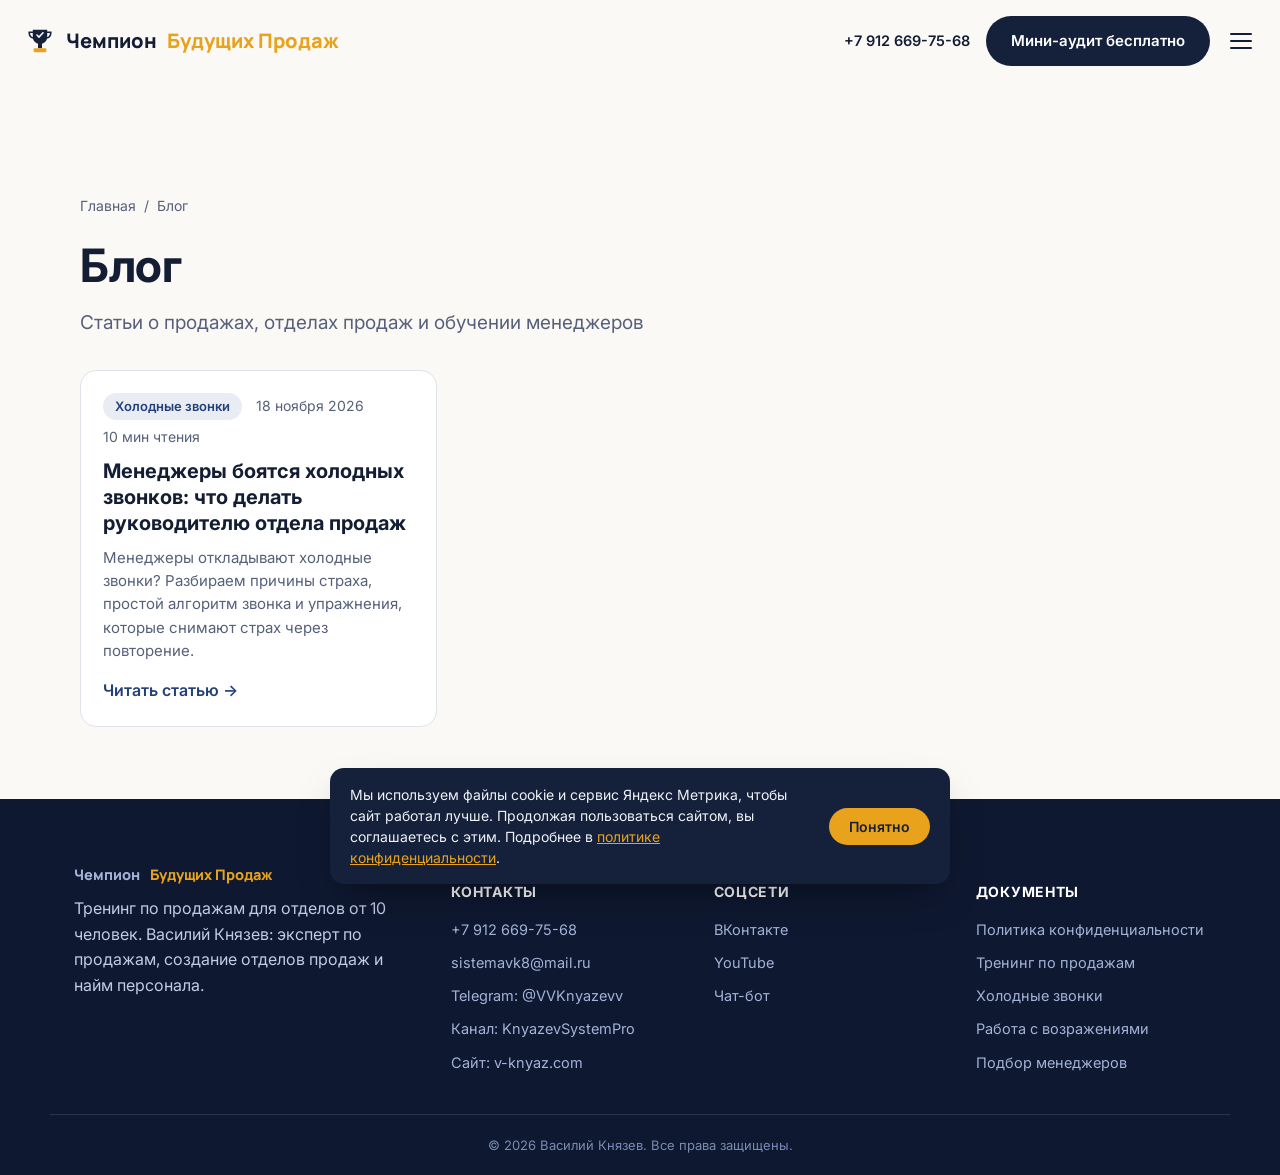
==== commit 21931f2b: "blog: автообновление" ====
--- a/blog/index.html
+++ b/blog/index.html
@@ -39,6 +39,7 @@
     <nav class="nav" id="nav">
       <a href="/#pain">Проблемы</a>
       <a href="/#program">Программа</a>
+      <a href="/#uslugi">Услуги</a>
       <a href="/#result">Результат</a>
       <a href="/#price">Стоимость</a>
       <a href="/#author">Об авторе</a>
@@ -90,6 +91,10 @@
     <div class="footer__col">
       <h4>Документы</h4>
       <a href="/privacy.html">Политика конфиденциальности</a>
+      <a href="/uslugi/trening-po-prodazham/">Тренинг по продажам</a>
+      <a href="/uslugi/holodnye-zvonki/">Холодные звонки</a>
+      <a href="/uslugi/rabota-s-vozrazheniyami/">Работа с возражениями</a>
+      <a href="/uslugi/podbor-menedzherov/">Подбор менеджеров</a>
     </div>
   </div>
   <div class="footer__bottom container">
--- a/styles.css
+++ b/styles.css
@@ -222,7 +222,7 @@
   .nav { gap: 16px; }
   .nav a { font-size: 14px; }
 }
-@media (max-width: 1100px) {
+@media (max-width: 1499px) {
   .nav { display: none; }
   .burger { display: flex; }
   .nav.is-open {
@@ -242,6 +242,7 @@
 }
 @media (max-width: 560px) {
   .header__phone { display: none; }
+  .header__actions .btn { display: none; }
   .hero h1 { font-size: 30px; }
   .adv-grid, .services-grid, .reviews-grid, .process-grid { grid-template-columns: 1fr; }
   .hero__stats { gap: 24px; }
@@ -282,3 +283,13 @@
 .hero__card-photo { padding: 0; height: auto; background: none; }
 .hero__card-photo img { width: 100%; height: 300px; object-fit: cover; object-position: center 30%; }
 @media (max-width: 560px) { .hero__card-photo img { height: 240px; } }
+
+/* consent checkbox + service cards as links */
+.form .form__consent { flex-direction: row; align-items: flex-start; gap: 10px; font-weight: 400; font-size: 13.5px; line-height: 1.5; cursor: pointer; }
+.form .form__consent input { width: 20px; height: 20px; min-width: 20px; margin: 2px 0 0; padding: 0; accent-color: var(--clr-accent-dark); }
+.form .form__consent a { color: var(--clr-accent-dark); text-decoration: underline; }
+a.service { color: inherit; transition: transform .18s ease, box-shadow .18s ease; }
+a.service:hover { transform: translateY(-3px); box-shadow: var(--shadow); }
+.header .header__inner { max-width: 1480px; }
+@media (max-width: 900px) { .header__phone { display: none; } }
+@media (max-width: 700px) { .header__actions .btn { display: none; } }
